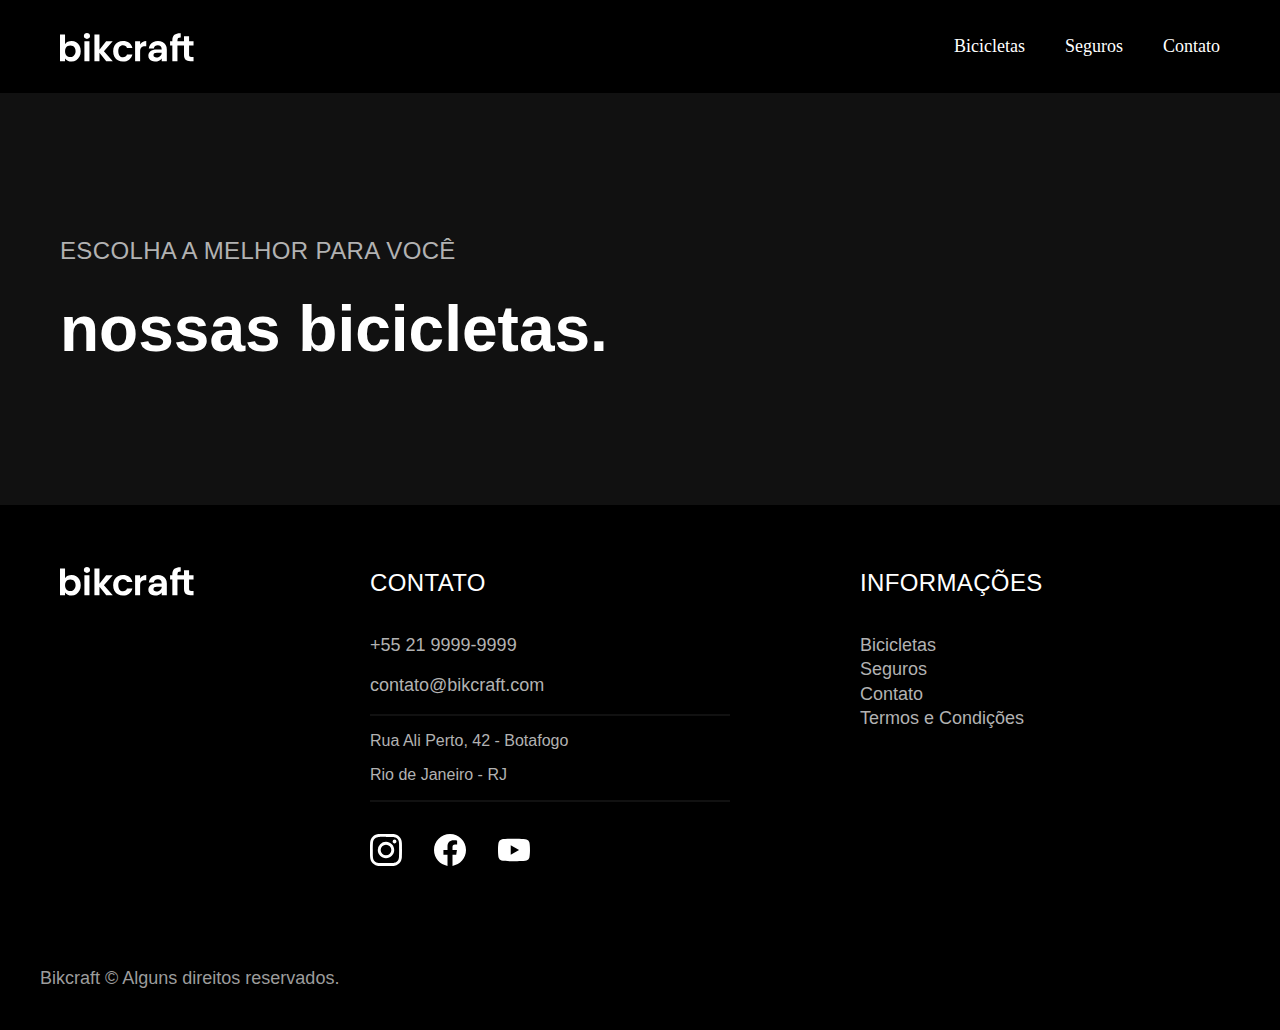
==== bicicletas.html @ 953cb22e "up" ====
<!DOCTYPE html>
<html>

<head>

  <!-- <link rel="preconnect" href="https://fonts.googleapis.com">
 <link rel="preconnect" href="https://fonts.gstatic.com" crossorigin>
 <link href="https://fonts.googleapis.com/css2?family=Poppins:wght@400;600&family=Roboto:wght@400;500&display=swap" rel="stylesheet">  -->
  <meta charset="UTF-8">
  <meta name="viewport" content="width=device-width, initial-scale=1.0">
  <title> Bicicletas - Bikcraft</title>
  <meta name="Description" content="bicicletas bikcraft">
  <link rel="stylesheet" href="./css/style.css">
</head>

<body>
  <header class="header-bg">
    <div class="header">
      <a href="./"><img src="./img/bikcraft.svg" alt="Bikcraft"></a>

      <nav aria-label="primaria">
        <ul class="header-menu">
          <li><a href="./bicicletas.html">Bicicletas</a></li>
          <li><a href="./seguros.html">Seguros</a></li>
          <li><a href="./contato.html">Contato</a></li>
        </ul>
      </nav>
    </div>
  </header>
  <main>
    <div class="titulo-bg">
      <div class="container termos">
        <p class="font-2-l-b cor-5">escolha a melhor para você</p>
        <h3 class="font-1-xxl cor-0">nossas bicicletas.</h3>
      </div>
    </div>
    

  </main>

  <footer class="final-bg">
    <div class="final container">

      <div class="final-img">
        <img src="/img/bikcraft.svg" alt="bik">
      </div>

      <div class="final-contato">
        <h3 class="font-2-l-b cor-0">Contato</h3>
        <ul class="cor-5">
          <li><a class=" font-2-m cor-5" href="tel:+55 21 9999-9999">+55 21 9999-9999</a></li>
          <li><a class=" font-2-m cor-5" href="mailto:contato@bikcraft.com">contato@bikcraft.com</a></li>
          <li>Rua Ali Perto, 42 - Botafogo</li>
          <li>Rio de Janeiro - RJ</li>
        </ul>

        <div class="final-redes">
          <a href=""><img src="/img/redes/instagram.svg" alt=""></a>
          <a href=""><img src="/img/redes/facebook.svg" alt=""></a>
          <a href=""><img src="/img/redes/youtube.svg" alt=""></a>
        </div>
      </div>
      <div class="info">
        <h3 class="font-2-l-b cor-0">INFORMAÇÕES</h3>
        <ul>
          <li><a class=" font-2-m  cor-5" href="./bicicletas.html">Bicicletas</a></li>
          <li><a class=" font-2-m cor-5" href="./seguros.html">Seguros</a></li>
          <li><a class="font-2-m cor-5" href="./contato.html">Contato</a></li>
          <li><a class="font-2-m cor-5" href="./termos.html">Termos e Condições</a></li>
        </ul>
      </div>
    </div>
    <p class=" final-copy font-2-m cor-6">Bikcraft © Alguns direitos reservados.</p>
  </footer>

</body>

</html>
---- css/style.css ----
@import '/global/header.css';
@import './introducao.css';
@import '/global/global.css';
@import '/utilidades/compenentes.css';
@import '/utilidades/cores.css';
@import '/css/bicicletas/bicicletas-lista.css';
@import '/css/tecnologia.css';
@import '/global/tipografia.css';
@import '/css/parceiros.css';
@import '/global/footer.css';
@import '/css/depoimento.css';
@import '/css/seguro/seguros.css';
@import '/css/termos/termos.css';
@import '/css/bicicletas/bicicletas.css';
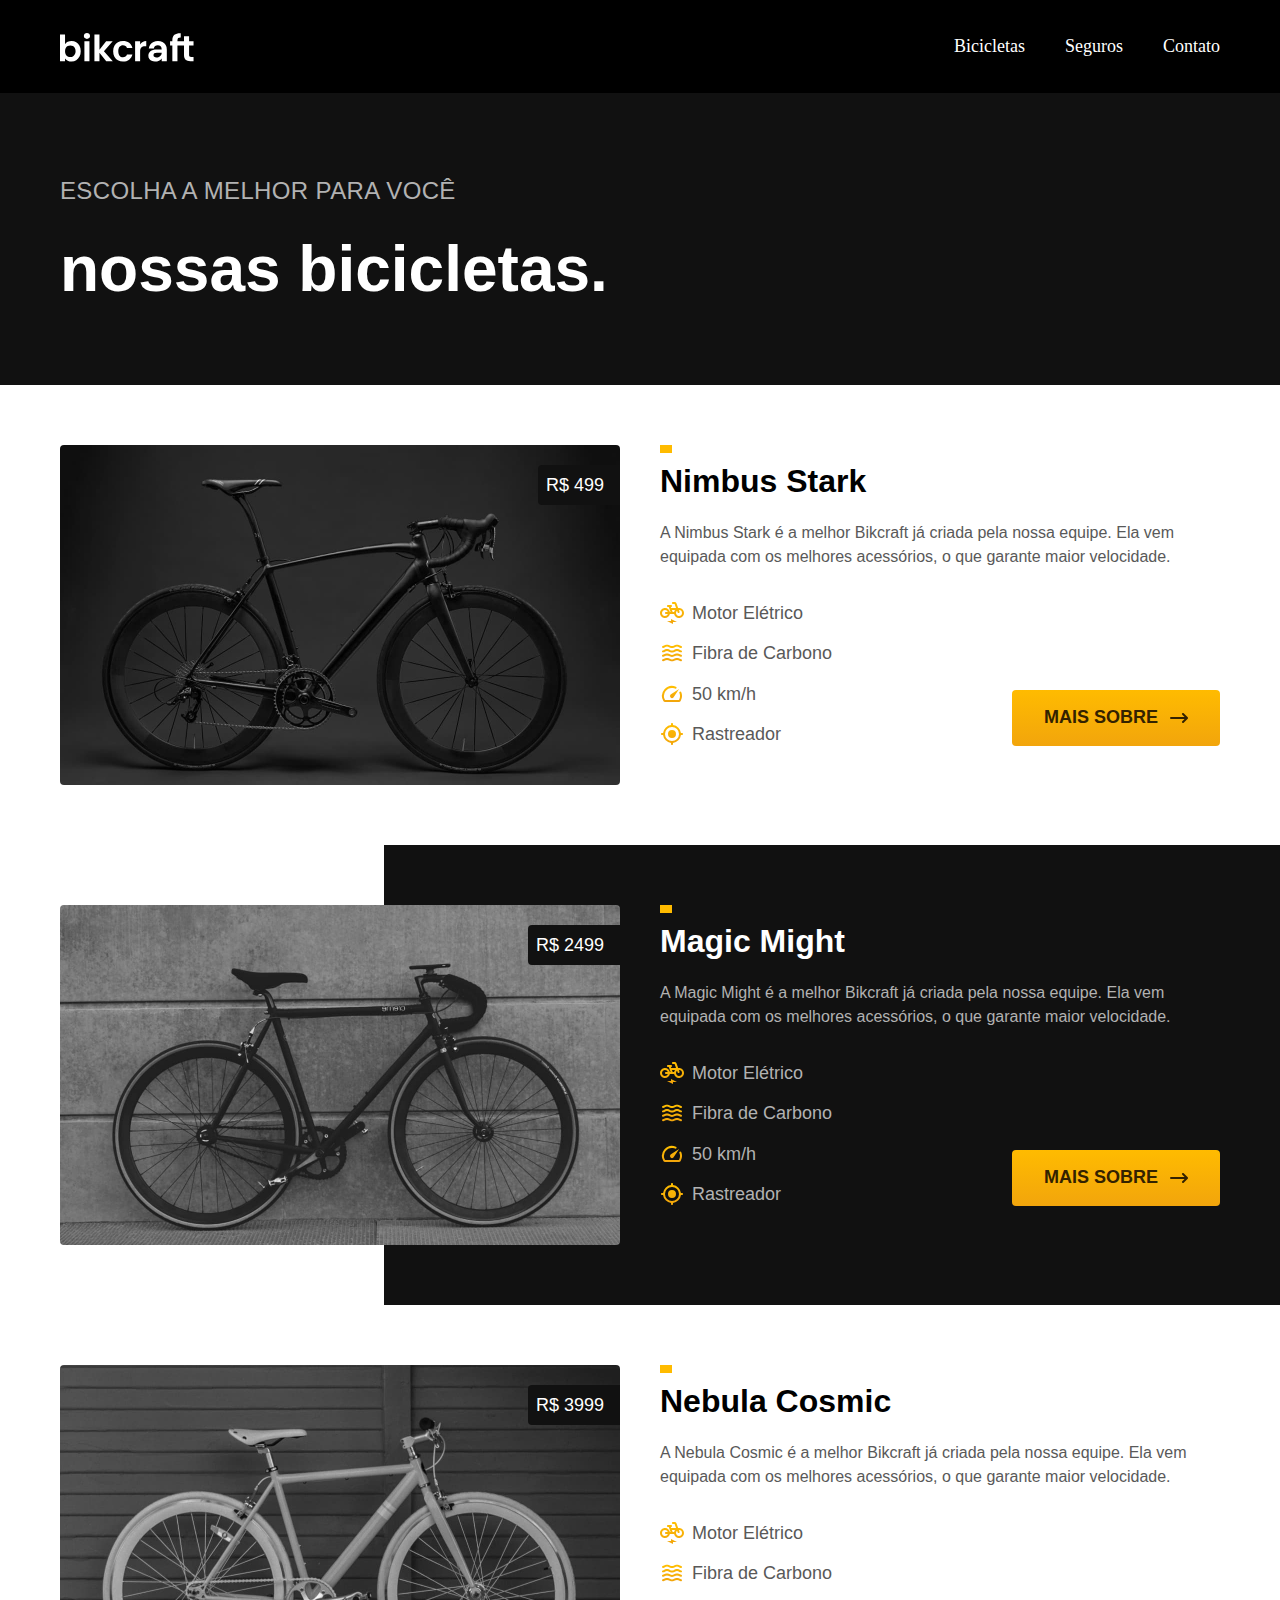
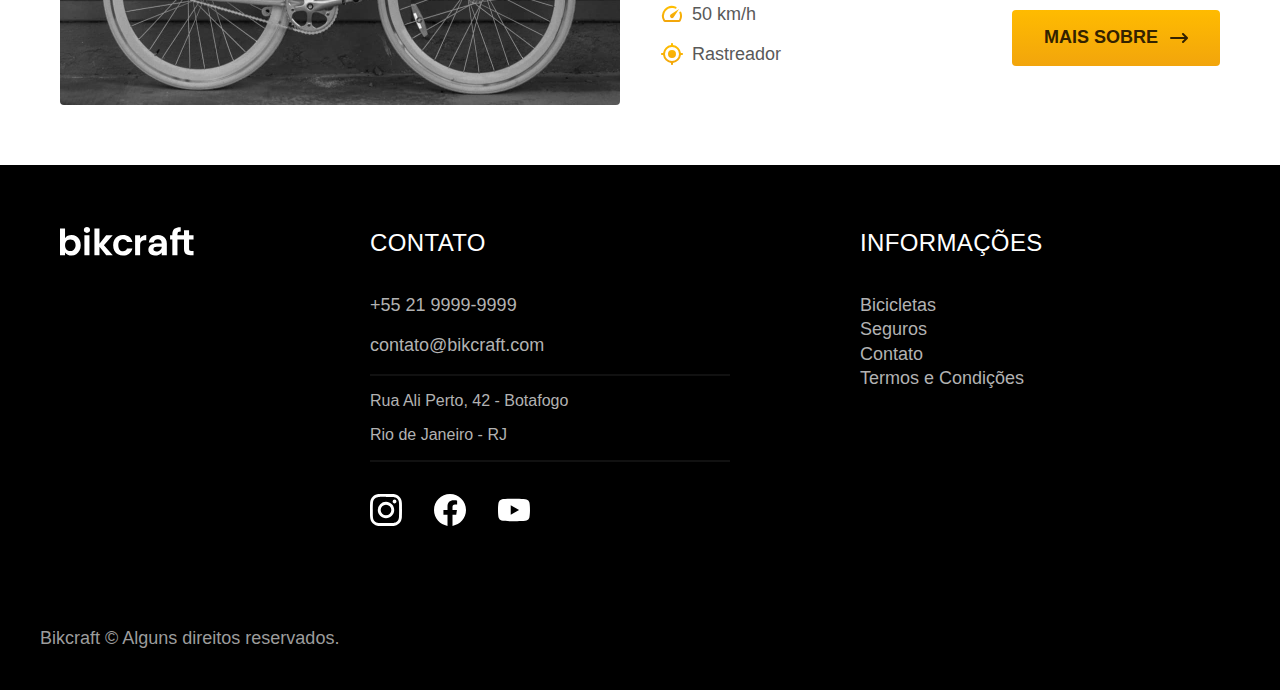
==== commit da77f12b: "up" ====
--- a/bicicletas.html
+++ b/bicicletas.html
@@ -34,7 +34,87 @@
         <h3 class="font-1-xxl cor-0">nossas bicicletas.</h3>
       </div>
     </div>
-    
+    <div class="bicicletas-bg">
+      <div class="bicicletas container">
+        <div class="bicicletas-imagem">
+          <img src="./img/bicicletas/nimbus.jpg" alt="">
+          <span class="font-2-m cor-0">R$ 499</span>
+        </div>
+        <div class="bicicletas-conteudo">
+          <h3 class="font-1-xl">Nimbus Stark</h3>
+          <p class="font-2-s cor-8">A Nimbus Stark é a melhor Bikcraft já criada pela nossa equipe. Ela vem equipada com os melhores acessórios, o que garante maior velocidade.</p>
+          <ul class="font-1-m cor-8">
+            <li><img src="/img/icones/eletrica.svg" alt="">
+              Motor Elétrico
+            </li>
+            <li><img src="/img/icones/carbono.svg" alt="">
+              Fibra de Carbono
+            </li>
+            <li><img src="/img/icones/velocidade.svg" alt="">
+              50 km/h
+            </li>
+            <li><img src="/img/icones/rastreador.svg" alt="">
+              Rastreador
+            </li>
+          </ul>
+          <a class="botao seta" href="./bicicletas/nimbus.html">MAIS SOBRE</a>
+        </div>
+      </div>
+    </div>
+    <div class="bicicletas-bg">
+      <div class="bicicletas container">
+        <div class="bicicletas-imagem">
+          <img src="./img/bicicletas/magic.jpg" alt="">
+          <span class="font-2-m cor-0">R$ 2499</span>
+        </div>
+        <div class="bicicletas-conteudo">
+          <h3 class="font-1-xl cor-0">Magic Might</h3>
+          <p class="font-2-s cor-5">A Magic Might é a melhor Bikcraft já criada pela nossa equipe. Ela vem equipada com os melhores acessórios, o que garante maior velocidade.</p>
+          <ul class="font-1-m cor-5">
+            <li><img src="/img/icones/eletrica.svg" alt="">
+              Motor Elétrico
+            </li>
+            <li><img src="/img/icones/carbono.svg" alt="">
+              Fibra de Carbono
+            </li>
+            <li><img src="/img/icones/velocidade.svg" alt="">
+              50 km/h
+            </li>
+            <li><img src="/img/icones/rastreador.svg" alt="">
+              Rastreador
+            </li>
+          </ul>
+          <a class="botao seta" href="./bicicletas/magic.html">MAIS SOBRE</a>
+        </div>
+      </div>
+    </div>
+    <div class="bicicletas-bg">
+      <div class="bicicletas container">
+        <div class="bicicletas-imagem">
+          <img src="./img/bicicletas/nebula.jpg" alt="">
+          <span class="font-2-m cor-0">R$ 3999</span>
+        </div>
+        <div class="bicicletas-conteudo">
+          <h3 class="font-1-xl">Nebula Cosmic</h3>
+          <p class="font-2-s cor-8">A Nebula Cosmic é a melhor Bikcraft já criada pela nossa equipe. Ela vem equipada com os melhores acessórios, o que garante maior velocidade.</p>
+          <ul class="font-1-m cor-8">
+            <li><img src="/img/icones/eletrica.svg" alt="">
+              Motor Elétrico
+            </li>
+            <li><img src="/img/icones/carbono.svg" alt="">
+              Fibra de Carbono
+            </li>
+            <li><img src="/img/icones/velocidade.svg" alt="">
+              50 km/h
+            </li>
+            <li><img src="/img/icones/rastreador.svg" alt="">
+              Rastreador
+            </li>
+          </ul>
+          <a class="botao seta" href="./bicicletas/nebula.html">MAIS SOBRE</a>
+        </div>
+      </div>
+    </div>
 
   </main>
 
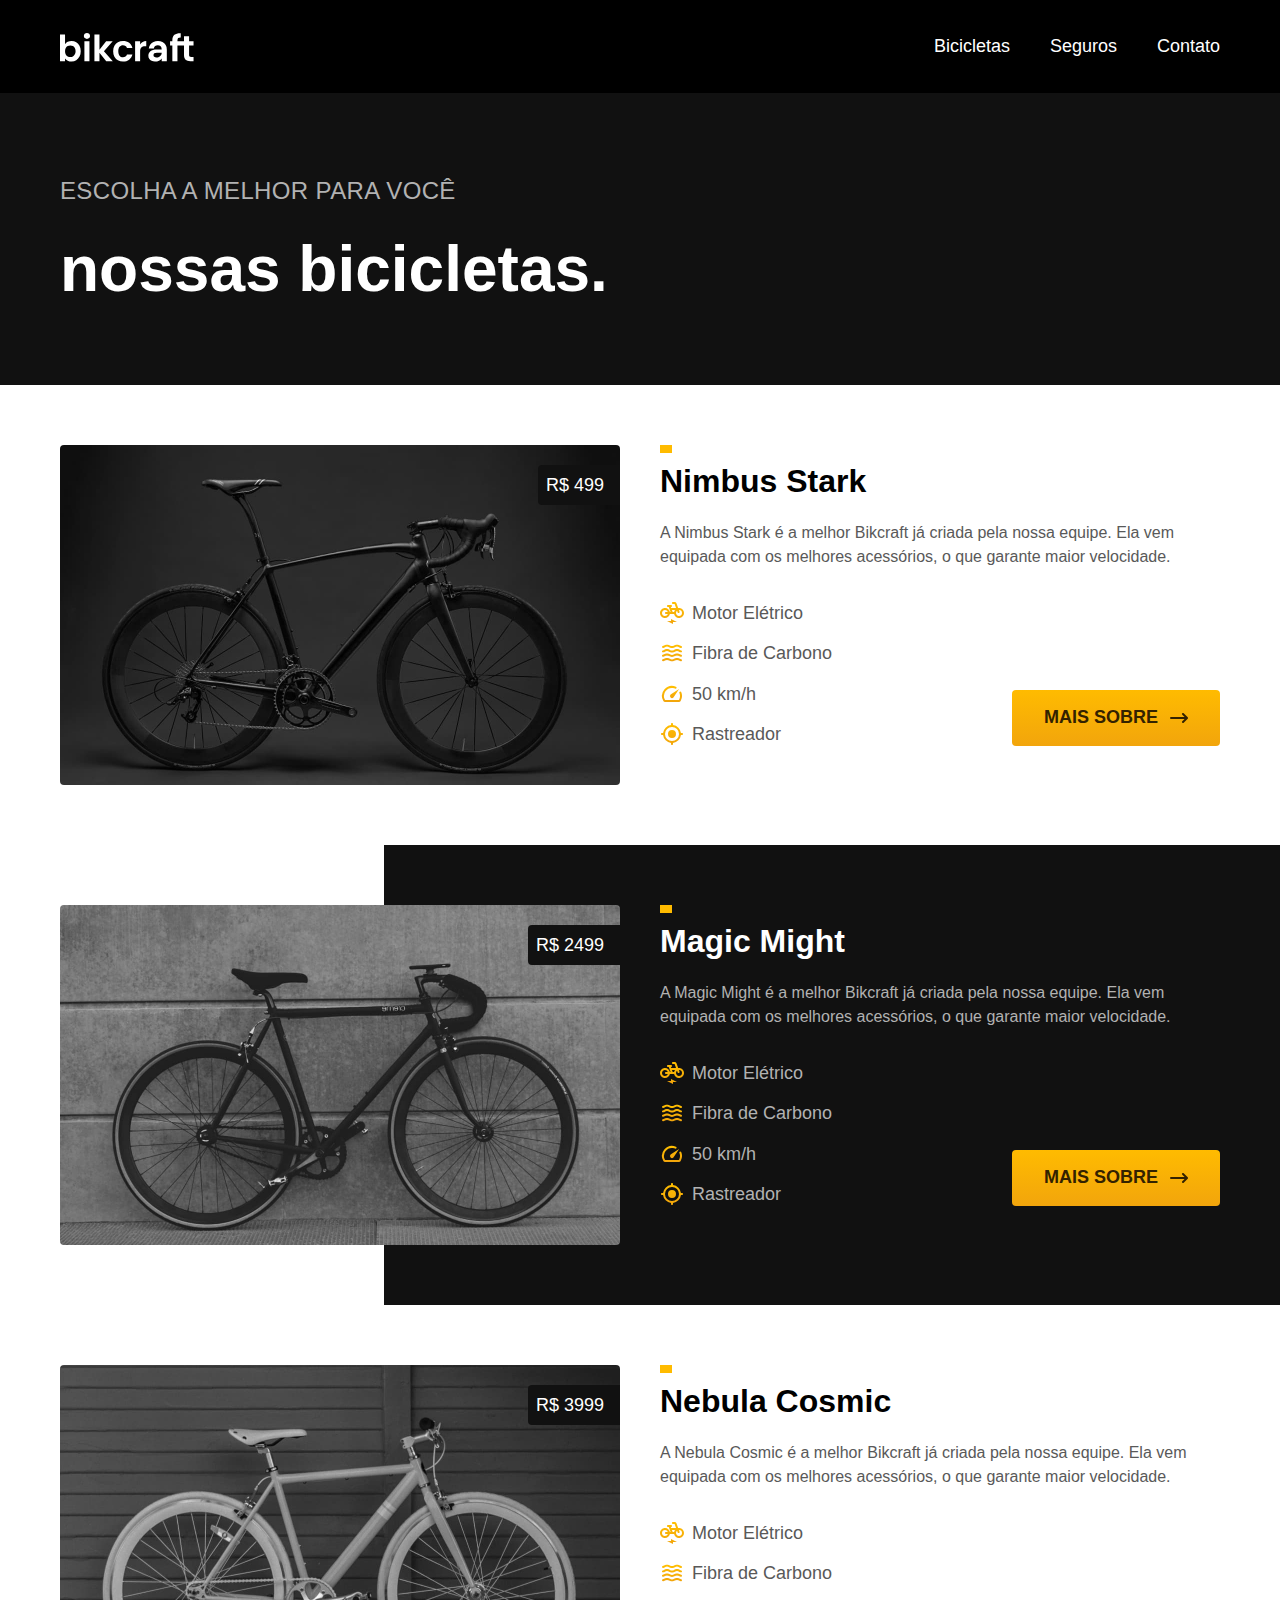
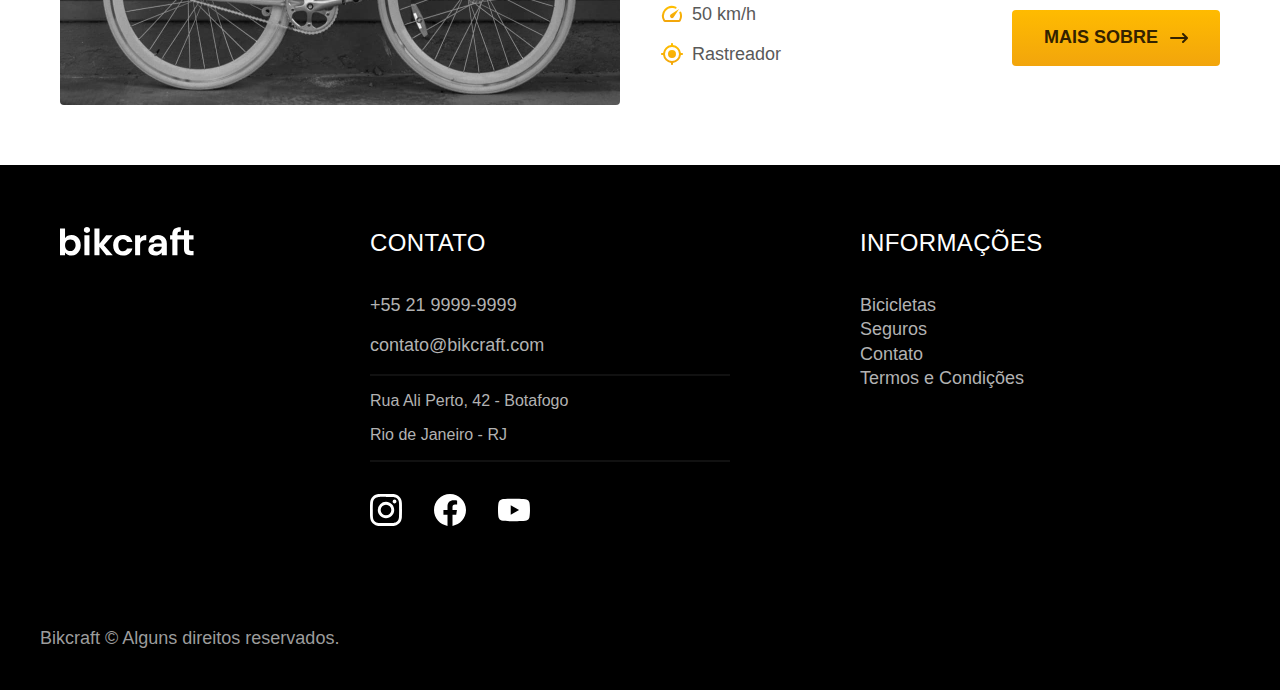
==== commit 4d3d95df: "upgradd" ====
--- a/bicicletas.html
+++ b/bicicletas.html
@@ -10,6 +10,7 @@
   <meta name="viewport" content="width=device-width, initial-scale=1.0">
   <title> Bicicletas - Bikcraft</title>
   <meta name="Description" content="bicicletas bikcraft">
+  <link rel="preload" href="./css/style.css" as="style">
   <link rel="stylesheet" href="./css/style.css">
 </head>
 
--- a/css/style.css
+++ b/css/style.css
@@ -11,4 +11,12 @@
 @import '/css/depoimento.css';
 @import '/css/seguro/seguros.css';
 @import '/css/termos/termos.css';
-@import '/css/bicicletas/bicicletas.css';+@import '/css/bicicletas/bicicletas.css';
+@import '/css/seguro/vantagens.css';
+@import '/css/seguro/Perguntas.css';
+@import '/css/bicicleta/bicicleta.css';
+@import '/css/bicicleta/seguro.css';
+@import '/css/contato/contato.css';
+@import '/css/contato/loja.css';
+@import '/utilidades/formulario.css';
+@import '/css/orcamento/orcamento.css';--- a/css/style.css
+++ b/css/style.css
@@ -11,4 +11,12 @@
 @import '/css/depoimento.css';
 @import '/css/seguro/seguros.css';
 @import '/css/termos/termos.css';
-@import '/css/bicicletas/bicicletas.css';+@import '/css/bicicletas/bicicletas.css';
+@import '/css/seguro/vantagens.css';
+@import '/css/seguro/Perguntas.css';
+@import '/css/bicicleta/bicicleta.css';
+@import '/css/bicicleta/seguro.css';
+@import '/css/contato/contato.css';
+@import '/css/contato/loja.css';
+@import '/utilidades/formulario.css';
+@import '/css/orcamento/orcamento.css';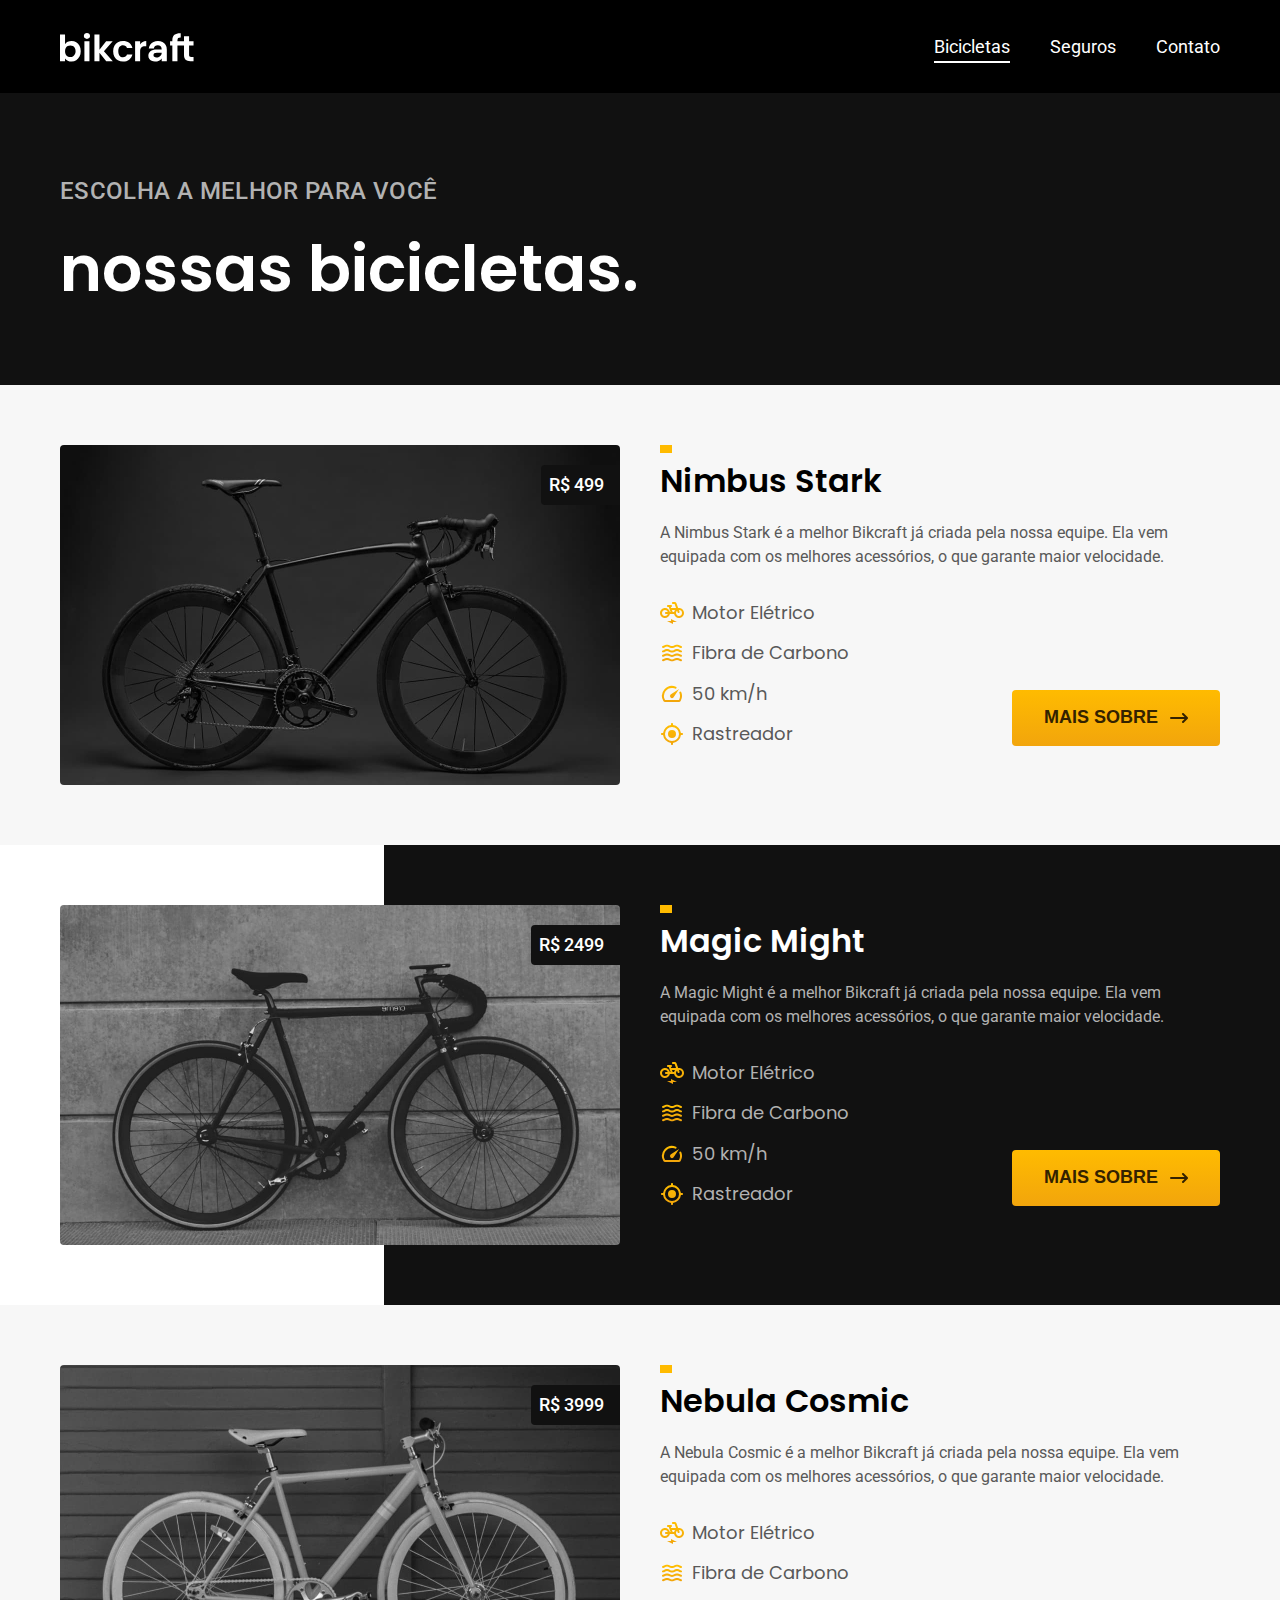
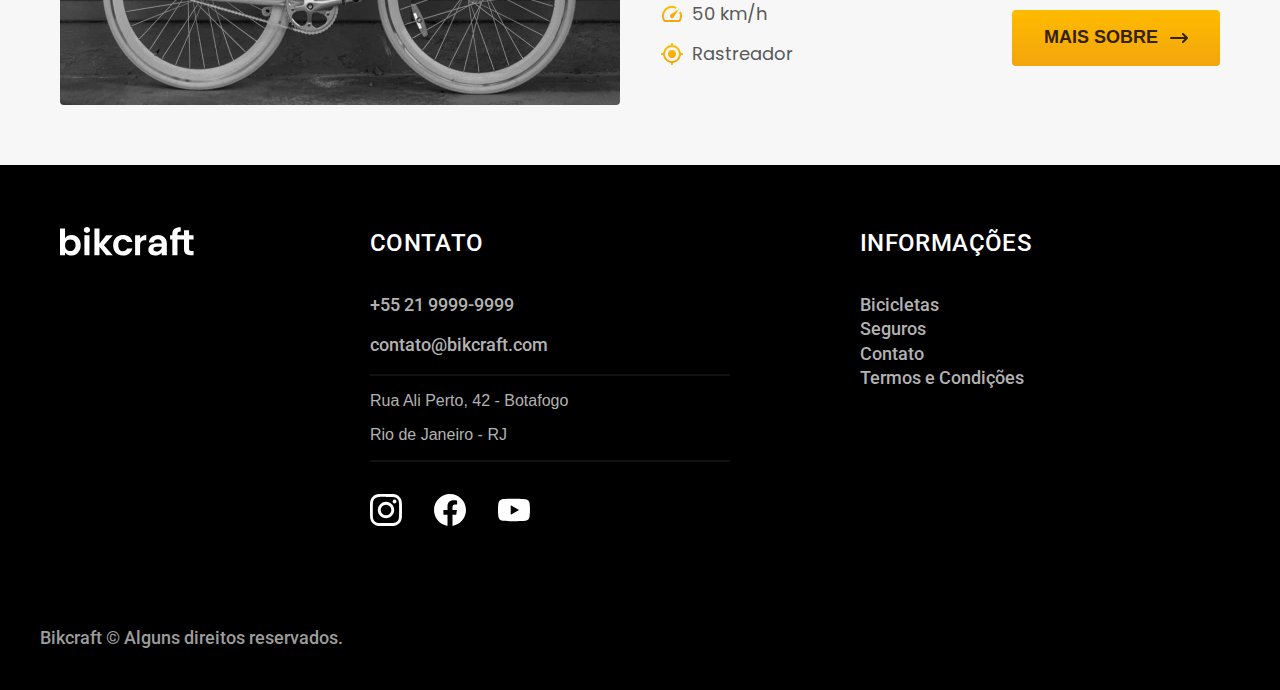
==== commit 3b379df7: "otimizado" ====
--- a/bicicletas.html
+++ b/bicicletas.html
@@ -10,8 +10,12 @@
   <meta name="viewport" content="width=device-width, initial-scale=1.0">
   <title> Bicicletas - Bikcraft</title>
   <meta name="Description" content="bicicletas bikcraft">
-  <link rel="preload" href="./css/style.css" as="style">
-  <link rel="stylesheet" href="./css/style.css">
+  <link rel="icon" href="./favicon.svg" type="image/svg+xml">
+  <link rel="preload" href="./css/style.min.css" as="style">
+  <link rel="stylesheet" href="./css/style.min.css">
+  <link rel="preconnect" href="https://fonts.googleapis.com">
+  <link rel="preconnect" href="https://fonts.gstatic.com" crossorigin>
+  <link href="https://fonts.googleapis.com/css2?family=Poppins:wght@400;600&family=Roboto:wght@400;500&display=swap" rel="stylesheet">
 </head>
 
 <body>
@@ -154,6 +158,7 @@
     <p class=" final-copy font-2-m cor-6">Bikcraft © Alguns direitos reservados.</p>
   </footer>
 
+  <script src="./js/script.js"></script>
 </body>
 
 </html>--- a/css/style.min.css
+++ b/css/style.min.css
@@ -0,0 +1 @@
+.header-bg{background:#000}.header{display:flex;flex-wrap:wrap;gap:20px;justify-content:space-between;align-items:center;padding:20px;box-sizing:border-box;max-width:1200px;margin-right:auto;margin-left:auto}.header-menu{display:flex;flex-wrap:wrap;gap:40px}.header-menu a{display:inline-block;color:#fff;font-size:18px;padding:16px 0;position:relative;font-family:Roboto,Arial,Helvetica,sans-serif;font-weight:400}.header-menu a::after{content:'';display:block;height:2px;width:0%;background:#fff;margin-top:4px;transition:.3s;position:absolute}.header-menu :hover::after,.header-menu a.ativo::after{width:100%}@media (max-width:800px){.header-menu{gap:10px}.header-menu a{background:#111;padding:12px 16px;border-radius:4px}.header-menu a:hover{background:#2e2e2e;border-radius:4px}.header-menu a::after{display:none}}@media (max-width:500px){.header-menu{gap:12px}.header-menu a{padding:8px 12px;font-size:14px}}.introducao-bg{background:#000;box-shadow:inset 0 -120px 0 #fff}.introducao{margin-right:auto;margin-left:auto;align-items:center;gap:0 40px;max-width:1200px;display:grid;grid-template-columns:1fr 1fr;box-sizing:border-box;padding-left:20px;padding-right:20px}img{max-width:100%;display:block}.introducao h1{color:#fff;margin-bottom:32px}.introducao h1 span{color:#fb0}.introducao p{margin-bottom:20px;color:#b2b2b2}.introducao-texto{display:grid;justify-items:start;margin-bottom:150px}.introducao img{width:100%;object-fit:cover;height:100%}@media (max-width:800px){.introducao-bg{background:#111;padding-top:40px;box-shadow:inset 0 -60px #fff}.introducao-texto{margin-bottom:10px}.introducao{grid-template-columns:1fr}.introducao h1{margin-bottom:16px;font-size:32px}.introducao img{height:300px;width:100%}}body{margin:0;font-family:Arial,Helvetica,sans-serif}li{list-style:none;margin:0;padding:0}ul{margin:0;padding:0}a{text-decoration:none;color:#111}dd,h1,h2,h3,h4,p,ul{margin:0}img{display:block}img[src$=".jpg"]{border-radius:4px}.container{padding-left:20px;padding-right:20px;box-sizing:border-box;max-width:1200px;margin-left:auto;margin-right:auto}.botao.secundario{background:var(--cor-10);color:var(--cor-2)}.botao.secundario:hover{background:var(--cor-9)}.botao.seta::after{content:'';display:inline-block;width:18px;height:10px;margin-left:12px;background:url('../img/icones/seta.svg');transition:transform .2s}.botao.seta:hover::after{transform:translateX(4px)}.botao{border:none;cursor:pointer;display:inline-block;font-size:18px;line-height:1.33;color:#320;background:linear-gradient(#fb0,#f2a50c);padding:16px 32px;border-radius:4px;font-family:Arial;font-weight:600;max-width:max-content}.botao:hover{background:linear-gradient(#ffb60d,#e59317)}.titulo-bg{padding-top:60px;padding-bottom:60px;background:var(--cor-11)}.titulo p{margin-bottom:4px}@media (max-width:800px){.titulo-bg{padding-top:40px;padding-bottom:40px}.titulo p{font-size:1rem;text-transform:lowercase}}:root{--cor-0:#ffffff;--cor-1:#f7f7f7;--cor-2:#ededed;--cor-3:#dedede;--cor-4:#cccccc;--cor-5:#b2b2b2;--cor-6:#9c9c9c;--cor-7:#717171;--cor-8:#595959;--cor-9:#404040;--cor-10:#2e2e2e;--cor-11:#111111;--cor-12:#000000;--cor-p1:#ffbb00;--cor-p2:#e4a30b;--cor-p3:#a66f00;--cor-p4:#664400;--cor-p5:#332200}.cor-0{color:#fff}.cor-5{color:#b2b2b2}.cor-1{color:var(--cor-1)}.cor-2{color:var(--cor-2)}.cor-3{color:var(--cor-3)}.cor-4{color:var(--cor-4)}.cor-5{color:var(--cor-5)}.cor-6{color:var(--cor-6)}.cor-7{color:var(--cor-7)}.cor-8{color:var(--cor-8)}.cor-9{color:var(--cor-9)}.cor-10{color:var(--cor-10)}.cor-11{color:var(--cor-11)}.cor-12{color:var(--cor-12)}.cor-p1{color:var(--cor-p1)}.cor-p2{color:var(--cor-p2)}.cor-p3{color:var(--cor-p3)}.cor-p4{color:var(--cor-p4)}.cor-p5{color:var(--cor-p5)}.bicicleta-lista{padding-top:120px;padding-bottom:20px}.bicicleta-lista h2{margin-bottom:40px;padding-left:20px;padding-right:20px;box-sizing:border-box;max-width:1200px;margin-left:auto;margin-right:auto}.bicicleta-lista ul{display:flex;gap:40px;padding:0 20px 20px 20px;max-width:1400px;margin-left:auto;margin-right:auto;overflow-x:auto}.bicicleta-lista li span{padding-left:20px}.bicicleta-lista li{min-width:280px}.bicicleta-lista a{display:block}.bicicleta-lista img{margin-bottom:16px}.bicicleta-lista h3{margin-bottom:8px;display:flex;align-items:center}.bicicleta-lista h3::before{display:inline-block;margin-right:8px;content:"";width:12px;height:8px;background-color:var(--cor-p1);transition:.2s}.bicicleta-lista a:hover h3::before{width:24px}@media (max-width:800px){.bicicleta-lista{padding-bottom:60px}.bicicleta-lista ul{gap:20px}}.tecnologia-bg{box-shadow:inset 0 -80px 0 #fff,inset 0 80px 0 #fff;background:#111}.tecnologia{display:grid;grid-template-columns:1fr 1fr}.tecnologia-vantagens{display:grid;grid-template-columns:1fr 1fr;gap:40px}.tecnologia-vantagens h4{max-width:max-content;margin-bottom:8px}.tecnologia-vantagens img{width:24px;margin-bottom:8px}.tecnologia-textos a{color:var(--cor-p2);padding:5px 0;background:0 0;border-bottom:8px solid var(--cor-p2);margin-bottom:80px}.tecnologia-textos a:hover{color:var(--cor-0);padding:5px 0;background:0 0;border-bottom:8px solid var(--cor-0)}.tecnologia-textos h3{margin-bottom:32px;color:var(--cor-0)}.tecnologia-textos>span{margin-bottom:20px}.tecnologia-textos p{color:var(--cor-5)}.tecnologia-textos>p{margin-bottom:20px}.tecnologia-textos{display:grid;justify-items:start}.tecnologia-textos span{color:var(--cor-5);padding-top:140px}.tecnologia-imagem img{width:100%;height:100%;object-fit:cover;object-position:left}.tecnologia-textos{padding-top:40px;padding-bottom:160px}@media (max-width:800px){.tecnologia-imagem img{display:none}.tecnologia-bg{box-shadow:initial}.tecnologia{grid-template-columns:1fr}.tecnologia-vantagens{grid-template-columns:1fr}.tecnologia-textos a{margin-bottom:40px}.tecnologia-textos{padding-bottom:40px}.tecnologia-textos>span{padding-top:40px}}.font-1-xs{font:600 0.75rem/1.35 Poppins,sans-serif}.font-2-xs{font:400 0.875rem/1.43 Roboto,sans-serif}.font-1-s{font:400 1rem/1.5 Poppins,sans-serif}.font-2-s{font:400 1rem/1.5 Roboto,sans-serif}.font-1-m,.font-1-m-b{font:400 1.125rem/1.35 Poppins,sans-serif}.font-1-m-b{font-weight:600}.font-2-m{font:500 1.125rem/1.35 Roboto,sans-serif}.font-1-l{font:500 1.125rem/1.35 Poppins,sans-serif}.font-2-l,.font-2-l-b{font:400 1.5rem/1.5 Roboto,sans-serif}.font-2-l-b{font-weight:500;letter-spacing:.015em;text-transform:uppercase}.font-1-xl{font:600 2rem/1.25 Poppins,sans-serif}.font-2-xxl{font:500 2rem/1.25 Roboto,sans-serif}.font-1-xxl{font:600 4rem/1.125 Poppins,sans-serif}@media (max-width:1200px){.font-1-xxl{font-size:3rem}.font-2-l,.font-2-l-b{font-size:1.125rem}}@media (max-width:800px){.font-1-xxl{font-size:2rem}.font-1-xl,.font-2-xl{font-size:1.5rem}}.parceiros{padding-top:60px;padding-bottom:120px}.parceiros-lista{padding:0 20px;max-width:1400px;display:grid;grid-template-columns:repeat(4,1fr);margin:0 auto}.parceiros h3{margin-bottom:60px}.parceiros-lista li{display:flex;padding:32px}.parceiros-lista img{margin:auto}@media (max-width:800px){.parceiros{padding-bottom:60px}.parceiros h3{margin-bottom:20px}.parceiros-lista{grid-template-columns:1fr 1fr}.parceiros-lista li{padding:24px}}.final-bg{background:var(--cor-12)}.final{padding-top:60px;display:grid;gap:40px;grid-template-columns:3fr 5fr 4fr;padding-bottom:60px}.final h3{margin-bottom:32px}.final-contato ul{margin-bottom:32px}.final-contato li{margin-bottom:16px}.final-contato li:nth-child(2n):after{content:'';display:block;max-width:360px;height:2px;background:var(--cor-11);margin-top:16px}.final-redes{display:flex;gap:32px}.final a:hover{color:var(--cor-0)}.final-copy{grid-column:1/-1;padding:40px}@media (max-width:800px){.final>img{display:none}.final{grid-template-columns:1fr 1fr}@media (max-width:600px){.final>img{display:none}.final{grid-template-columns:1fr}.final-copy{padding:0;padding-bottom:20px}}}.depoimento{display:grid;grid-template-columns:1fr 1fr}.depoimento-frase{display:grid;padding:60px;background:var(--cor-p2);align-content:end}.depoimento-frase p{max-width:32ch;margin-bottom:32px;font-style:italic;position:relative}.depoimento img{height:100%;object-fit:cover;width:100%;border-radius:0}.depoimento p::before{content:'"';font-size:5rem;color:var(--cor-p1);position:absolute;left:-50px;top:-30px}.depoimento p::after{content:'"';font-size:5rem;color:var(--cor-p1);position:absolute}@media (max-width:800px){.depoimento{grid-template-columns:1fr}.depoimento-frase p{font-size:1.2rem}}.seguros-bg{background:var(--cor-11)}#seguros .seguros{padding-top:0}.seguros{padding-top:60px;padding-bottom:60px;align-items:center}.seguros h3{padding-bottom:40px}.seguros-info{display:grid;grid-template-columns:1fr 1fr;gap:0 40px}.seguros-items{border-radius:4px;background:var(--cor-12);padding:32px 32px 32px 60px;border-radius:4px;margin:auto;display:grid;grid-template-columns:1fr auto}.seguros-items a{grid-column:1;justify-content:start}.seguros-items span{grid-template-columns:1fr 1fr;display:block;text-align:right}.seguros-items h4{padding-bottom:32px}.seguros-items li{display:flex;align-items:center;padding-bottom:10px;position:relative}.seguros-items li::before{content:'';display:block;width:13px;height:9px;background-image:url('../img/icones/lista.svg');position:absolute;left:-21px}@media (max-width:800px){.seguros-info{grid-template-columns:1fr;gap:20px 0}}.termos{padding-top:20px;padding-bottom:20px}.termos h2{font-weight:600;margin-bottom:20px}.termos p+h2{margin-top:40px}.termos p{margin-bottom:24px;max-width:75ch}.bicicletas-bg:nth-child(3){background:linear-gradient(to right,var(--cor-0) 30%,var(--cor-11) 0)}.bicicletas{display:grid;grid-template-columns:1fr 1fr;gap:40px;padding-top:60px;padding-bottom:60px}.bicicletas-imagem{display:grid}.bicicletas-imagem img{grid-area:1/1}.bicicletas-imagem span{margin-top:20px;place-self:start end;display:inline-block;grid-area:1/1;background:var(--cor-11);padding:8px 16px 8px 8px;border-radius:4px 0 0 4px}.bicicletas-conteudo{display:grid;grid-template-columns:1fr auto;align-content:start}.bicicletas h3,.bicicletas p{grid-column:1/-1}.bicicletas h3{margin-bottom:20px}.bicicletas h3::before{display:block;content:'';background:var(--cor-p1);height:8px;width:12px;margin-bottom:8px}.bicicletas p{margin-bottom:32px}.bicicletas a{place-self:end}.bicicletas ul{display:grid;gap:16px}.bicicletas li{display:flex;align-items:center}.bicicletas-conteudo img{width:24px;margin-right:8px}@media (max-width:800px){.bicicletas-bg:nth-child(3){background:var(--cor-11)}.bicicletas{grid-template-columns:1fr;gap:20px;padding-top:40px;padding-bottom:40px}}@media (max-width:600px){.bicicletas-conteudo{grid-template-columns:1fr}.bicicletas ul{grid-template-columns:1fr 1fr}.bicicletas a{place-self:start;margin-top:32px}}.vantagens-bg{background:var(--cor-12)}.vantagens{padding-top:120px;padding-bottom:120px}.vantagens h3{padding-bottom:60px}.vantagens ul{display:grid;grid-template-columns:repeat(auto-fit,minmax(280px,max-content));gap:40px 80px}.vantagens h4,.vantagens img{margin-bottom:8px}@media (max-width:800px){.vantagens{padding-bottom:60px;padding-top:60px}.vantagens h3{margin-bottom:40px}.vantagens ul{gap:20px}}.perguntas{padding-bottom:120px;padding-top:120px}.perguntas h3{padding-bottom:60px}.perguntas button{display:grid;grid-template-columns:auto 1fr auto;align-items:center;gap:8px;cursor:pointer;border:none;background:0 0;width:100%;text-align:left}.perguntas dd{display:none}.perguntas dd.ativa{display:block}.perguntas dd{padding-left:20px;padding-top:16px}.perguntas dl>div{padding:20px;border-radius:4px}.perguntas dl>div:nth-child(odd){background:var(--cor-1)}.perguntas button::before{content:'';display:inline-block;width:12px;height:8px;background:var(--cor-p1)}.perguntas button::after{content:'';display:inline-block;width:14px;height:6px;background:url('../img/icones/seta-abrir.svg')}@media (max-width:800px){.perguntas{padding-bottom:60px;padding-top:60px}.perguntas h3{padding-bottom:40px}}.bicicleta{display:grid;grid-template-columns:1fr 1fr;gap:40px}.bicicleta-imagens{display:flex;flex-wrap:wrap;gap:20px}.bicicleta-imagens img{min-width:200px;flex:1}.bicicleta-imagens img:first-child{min-width:100%}.bicicleta p{margin-bottom:40px}.bicicleta-comprar{display:grid;grid-template-columns:max-content auto;align-items:center;justify-items:start;gap:8px 12px;margin-bottom:40px}.bicicleta-comprar a{grid-row:span 2}.bicicleta-comprar span{display:flex;align-items:center;background:var(--cor-12);padding:4px 8px;gap:8px}.bicicleta-ficha,.bicicleta-info{background:var(--cor-12);padding:20px;border-radius:4px}.bicicleta-info{margin-bottom:32px;display:grid;grid-template-columns:1fr 1fr}.bicicleta-conteudo h3{margin-bottom:20px}.bicicleta-ficha li{display:flex;justify-content:space-between;padding:4px 0;border-bottom:1px solid var(--cor-11)}@media(max-width:800px){.bicicleta{grid-template-columns:1fr}.bicicleta-imagens{grid-row:2}}@media(max-width:400px){.bicicleta-info{grid-template-columns:1fr}.bicicleta-comprar{grid-template-columns:1fr}}.seguro-bg{box-shadow:inset 0 120px var(--cor-0),inset 0 -120px var(--cor-12);background:var(--cor-11)}.seguro{display:grid;grid-template-columns:1fr 1fr;gap:40px}.seguro-conteudo{padding-bottom:180px;padding-top:180px}.seguro h3{margin-bottom:40px}.seguro p{margin-bottom:20px}.seguro img{width:100%;height:100%;object-fit:cover}@media (max-width:800px){.seguro{grid-template-columns:1fr}.seguro h3{margin-bottom:20px}.seguro-conteudo{grid-row:1;padding-bottom:40px;padding-top:60px}.seguro-bg{box-shadow:none;box-shadow:inset 0 -60px var(--cor-12)}}.contato-bg{background:linear-gradient(var(--cor-11) 250px,var(--cor-1) 0)}.contato{display:grid;grid-template-columns:5fr 7fr}.contato-dados,.contato-formulario{padding:60px;box-shadow:0 1px 2px 0 rgb(0,0,0,.1)}.contato-dados{background:var(--cor-12);border-radius:4px 0 0 4px}.contato-dados h3{margin-bottom:60px}.contato-dados p{padding-left:28px;margin:5px}.contato-dados a{display:block;padding-left:28px;width:max-content;color:var(--cor-0)}.contato-meios a:last-child{background:url("../img/icones/telefone.svg") no-repeat;margin-top:30px}.contato-formulario{border-radius:0 4px 4px 0;background:var(--cor-0)}.contato-endereco{margin-bottom:32px;background:url("../img/icones/local.svg") no-repeat}.contato-redes{display:flex}.contato-meios{padding-bottom:60px;background:url("../img/icones/email.svg") no-repeat}@media (max-width:800px){.contato{grid-template-columns:1fr}.contato-dados,.contato-formulario{padding:20px}.contato-dados{border-radius:4px 4px 0 0}.contato-formulario{border-radius:0 0 4px 4px}.contato-dados h3{margin-bottom:32px}.contato-meios{padding-bottom:32px}}.lojas-conteudo-bg{background:var(--cor-1)}body{background:var(--cor-1)}.lojas{display:grid;grid-template-columns:1fr 1fr;gap:40px}.lojas h2{grid-column:1/-1;margin-top:60px}.lojas-conteudo{display:grid;grid-template-columns:1fr 1fr;padding:40px;gap:8px}.lojas-conteudo h3{grid-column:1/-1;padding-bottom:20px}.lojas-conteudo a{display:block}.lojas .rio,.lojas .sp{display:grid;background:var(--cor-0);margin-bottom:120px;margin-top:80px;border-radius:4px}.lojas .lojas-endereco{border-left:3px solid var(--cor-2);padding-left:5px}.lojas-conteudo .horario{margin-left:40px;position:relative;padding-top:24px}.lojas-conteudo .horario img{position:absolute;left:-18px}@media (max-width:800px){.lojas{grid-template-columns:1fr}}.form{display:grid;grid-template-columns:1fr 1fr;gap:20px}.form label{display:block;font:600 1rem/1.5 Poppins,sans-serif;margin-bottom:4px}.form .col-2{grid-column:span 2}.form input[type=email],.form input[type=text],.form textarea{font:400 1rem/1.5 Roboto,sans-serif;background:var(--cor-1);border:1px solid var(--cor-2);padding:12px;box-sizing:border-box;border-radius:4px;width:100%}.form input[type=email]:focus,.form input[type=text]:focus,.form textarea:focus{border-color:var(--cor-p1);outline:0;background:var(--cor-0);box-shadow:0 0 0 2px #fea}@media (max-width:600px){.form .col-2{grid-column:1}.form{grid-template-columns:1fr}}.orcamento{grid-template-columns:5fr 7fr;padding-bottom:120px;display:grid}.orcamento h2{text-transform:uppercase;display:flex;align-items:center;position:relative}.orcamento h2::before{content:'';width:4px;height:8px;background-color:var(--cor-p1);display:inline-block;position:absolute;left:-12px}.orcamento-dados,.orcamento-produto{padding:60px;box-shadow:0 1px 2px rgb(0,0,.1)}.orcamento-produto{display:grid;grid-template-columns:1fr 1fr;border-radius:5px 0 0 5px;background:var(--cor-12);align-content:start;gap:20px}.orcamento-produto>*{grid-column:1/-1}.orcamento-produto>label{grid-column:initial}.orcamento-produto label{font:400 1rem/1.5 Poppins,sans-serif;color:var(--cor-4);background:var(--cor-10);padding:12px 16px;border-radius:4px;cursor:pointer;display:grid;grid-template-columns:auto 1fr auto;align-items:center}.orcamento-produto label::before{content:'';margin-right:8px;display:inline-block;box-sizing:border-box;width:12px;height:12px;border-radius:50%;border:1px solid var(--cor-6)}.orcamento-produto label:hover{background:var(--cor-9)}.orcamento-produto label span{display:none}.orcamento-conteudo{display:none}.orcamento-conteudo h2,.orcamento-dados h2:nth-of-type(n+2){margin-top:20px}.orcamento-produto input:checked+label span{display:inline-block}.orcamento-produto input{opacity:0;position:absolute;pointer-events:none}.orcamento-produto input:checked+label{color:var(--cor-11);background:var(--cor-0)}.orcamento-dados{border-radius:0 5px 5px 0;background:var(--cor-0)}#bikcraft:checked~#orcamento-bikcraft,#seguro:checked~#orcamento-seguro{display:grid;gap:20px}.orcamento-detalhes{background:var(--cor-0);padding:20px;display:grid;grid-template-columns:1fr 1fr;border-radius:4px;align-items:center;display:none}.orcamento-detalhes li{display:flex;align-items:center;margin-bottom:8px}.orcamento-detalhes li img{width:16px;margin-right:8px}.orcamento-produto input:checked+label+.orcamento-detalhes{display:grid}@media (max-width:1200px){.orcamento-dados,.orcamento-produto{padding:32px}}@media (max-width:800px){.orcamento{grid-template-columns:1fr}.orcamento-dados{border-radius:0 0 5px 5px}.orcamento-produto{border-radius:5px 5px 0 0}}@media (max-width:400px){.orcamento-produto{grid-template-columns:1fr}}.fadeInDown{transform:translate3d(0,-20px,0)}.fadeInUp{transform:translate3d(0,20px,0)}.fadeInRight{transform:translate3d(20px,0,0)}.fadeInLeft{transform:translate3d(-20px,0,0)}[data-anime]{opacity:0}.anime{opacity:1;transform:none;transition:transform .8s,opacity .8s}--- a/css/style.min.css
+++ b/css/style.min.css
@@ -0,0 +1 @@
+.header-bg{background:#000}.header{display:flex;flex-wrap:wrap;gap:20px;justify-content:space-between;align-items:center;padding:20px;box-sizing:border-box;max-width:1200px;margin-right:auto;margin-left:auto}.header-menu{display:flex;flex-wrap:wrap;gap:40px}.header-menu a{display:inline-block;color:#fff;font-size:18px;padding:16px 0;position:relative;font-family:Roboto,Arial,Helvetica,sans-serif;font-weight:400}.header-menu a::after{content:'';display:block;height:2px;width:0%;background:#fff;margin-top:4px;transition:.3s;position:absolute}.header-menu :hover::after,.header-menu a.ativo::after{width:100%}@media (max-width:800px){.header-menu{gap:10px}.header-menu a{background:#111;padding:12px 16px;border-radius:4px}.header-menu a:hover{background:#2e2e2e;border-radius:4px}.header-menu a::after{display:none}}@media (max-width:500px){.header-menu{gap:12px}.header-menu a{padding:8px 12px;font-size:14px}}.introducao-bg{background:#000;box-shadow:inset 0 -120px 0 #fff}.introducao{margin-right:auto;margin-left:auto;align-items:center;gap:0 40px;max-width:1200px;display:grid;grid-template-columns:1fr 1fr;box-sizing:border-box;padding-left:20px;padding-right:20px}img{max-width:100%;display:block}.introducao h1{color:#fff;margin-bottom:32px}.introducao h1 span{color:#fb0}.introducao p{margin-bottom:20px;color:#b2b2b2}.introducao-texto{display:grid;justify-items:start;margin-bottom:150px}.introducao img{width:100%;object-fit:cover;height:100%}@media (max-width:800px){.introducao-bg{background:#111;padding-top:40px;box-shadow:inset 0 -60px #fff}.introducao-texto{margin-bottom:10px}.introducao{grid-template-columns:1fr}.introducao h1{margin-bottom:16px;font-size:32px}.introducao img{height:300px;width:100%}}body{margin:0;font-family:Arial,Helvetica,sans-serif}li{list-style:none;margin:0;padding:0}ul{margin:0;padding:0}a{text-decoration:none;color:#111}dd,h1,h2,h3,h4,p,ul{margin:0}img{display:block}img[src$=".jpg"]{border-radius:4px}.container{padding-left:20px;padding-right:20px;box-sizing:border-box;max-width:1200px;margin-left:auto;margin-right:auto}.botao.secundario{background:var(--cor-10);color:var(--cor-2)}.botao.secundario:hover{background:var(--cor-9)}.botao.seta::after{content:'';display:inline-block;width:18px;height:10px;margin-left:12px;background:url('../img/icones/seta.svg');transition:transform .2s}.botao.seta:hover::after{transform:translateX(4px)}.botao{border:none;cursor:pointer;display:inline-block;font-size:18px;line-height:1.33;color:#320;background:linear-gradient(#fb0,#f2a50c);padding:16px 32px;border-radius:4px;font-family:Arial;font-weight:600;max-width:max-content}.botao:hover{background:linear-gradient(#ffb60d,#e59317)}.titulo-bg{padding-top:60px;padding-bottom:60px;background:var(--cor-11)}.titulo p{margin-bottom:4px}@media (max-width:800px){.titulo-bg{padding-top:40px;padding-bottom:40px}.titulo p{font-size:1rem;text-transform:lowercase}}:root{--cor-0:#ffffff;--cor-1:#f7f7f7;--cor-2:#ededed;--cor-3:#dedede;--cor-4:#cccccc;--cor-5:#b2b2b2;--cor-6:#9c9c9c;--cor-7:#717171;--cor-8:#595959;--cor-9:#404040;--cor-10:#2e2e2e;--cor-11:#111111;--cor-12:#000000;--cor-p1:#ffbb00;--cor-p2:#e4a30b;--cor-p3:#a66f00;--cor-p4:#664400;--cor-p5:#332200}.cor-0{color:#fff}.cor-5{color:#b2b2b2}.cor-1{color:var(--cor-1)}.cor-2{color:var(--cor-2)}.cor-3{color:var(--cor-3)}.cor-4{color:var(--cor-4)}.cor-5{color:var(--cor-5)}.cor-6{color:var(--cor-6)}.cor-7{color:var(--cor-7)}.cor-8{color:var(--cor-8)}.cor-9{color:var(--cor-9)}.cor-10{color:var(--cor-10)}.cor-11{color:var(--cor-11)}.cor-12{color:var(--cor-12)}.cor-p1{color:var(--cor-p1)}.cor-p2{color:var(--cor-p2)}.cor-p3{color:var(--cor-p3)}.cor-p4{color:var(--cor-p4)}.cor-p5{color:var(--cor-p5)}.bicicleta-lista{padding-top:120px;padding-bottom:20px}.bicicleta-lista h2{margin-bottom:40px;padding-left:20px;padding-right:20px;box-sizing:border-box;max-width:1200px;margin-left:auto;margin-right:auto}.bicicleta-lista ul{display:flex;gap:40px;padding:0 20px 20px 20px;max-width:1400px;margin-left:auto;margin-right:auto;overflow-x:auto}.bicicleta-lista li span{padding-left:20px}.bicicleta-lista li{min-width:280px}.bicicleta-lista a{display:block}.bicicleta-lista img{margin-bottom:16px}.bicicleta-lista h3{margin-bottom:8px;display:flex;align-items:center}.bicicleta-lista h3::before{display:inline-block;margin-right:8px;content:"";width:12px;height:8px;background-color:var(--cor-p1);transition:.2s}.bicicleta-lista a:hover h3::before{width:24px}@media (max-width:800px){.bicicleta-lista{padding-bottom:60px}.bicicleta-lista ul{gap:20px}}.tecnologia-bg{box-shadow:inset 0 -80px 0 #fff,inset 0 80px 0 #fff;background:#111}.tecnologia{display:grid;grid-template-columns:1fr 1fr}.tecnologia-vantagens{display:grid;grid-template-columns:1fr 1fr;gap:40px}.tecnologia-vantagens h4{max-width:max-content;margin-bottom:8px}.tecnologia-vantagens img{width:24px;margin-bottom:8px}.tecnologia-textos a{color:var(--cor-p2);padding:5px 0;background:0 0;border-bottom:8px solid var(--cor-p2);margin-bottom:80px}.tecnologia-textos a:hover{color:var(--cor-0);padding:5px 0;background:0 0;border-bottom:8px solid var(--cor-0)}.tecnologia-textos h3{margin-bottom:32px;color:var(--cor-0)}.tecnologia-textos>span{margin-bottom:20px}.tecnologia-textos p{color:var(--cor-5)}.tecnologia-textos>p{margin-bottom:20px}.tecnologia-textos{display:grid;justify-items:start}.tecnologia-textos span{color:var(--cor-5);padding-top:140px}.tecnologia-imagem img{width:100%;height:100%;object-fit:cover;object-position:left}.tecnologia-textos{padding-top:40px;padding-bottom:160px}@media (max-width:800px){.tecnologia-imagem img{display:none}.tecnologia-bg{box-shadow:initial}.tecnologia{grid-template-columns:1fr}.tecnologia-vantagens{grid-template-columns:1fr}.tecnologia-textos a{margin-bottom:40px}.tecnologia-textos{padding-bottom:40px}.tecnologia-textos>span{padding-top:40px}}.font-1-xs{font:600 0.75rem/1.35 Poppins,sans-serif}.font-2-xs{font:400 0.875rem/1.43 Roboto,sans-serif}.font-1-s{font:400 1rem/1.5 Poppins,sans-serif}.font-2-s{font:400 1rem/1.5 Roboto,sans-serif}.font-1-m,.font-1-m-b{font:400 1.125rem/1.35 Poppins,sans-serif}.font-1-m-b{font-weight:600}.font-2-m{font:500 1.125rem/1.35 Roboto,sans-serif}.font-1-l{font:500 1.125rem/1.35 Poppins,sans-serif}.font-2-l,.font-2-l-b{font:400 1.5rem/1.5 Roboto,sans-serif}.font-2-l-b{font-weight:500;letter-spacing:.015em;text-transform:uppercase}.font-1-xl{font:600 2rem/1.25 Poppins,sans-serif}.font-2-xxl{font:500 2rem/1.25 Roboto,sans-serif}.font-1-xxl{font:600 4rem/1.125 Poppins,sans-serif}@media (max-width:1200px){.font-1-xxl{font-size:3rem}.font-2-l,.font-2-l-b{font-size:1.125rem}}@media (max-width:800px){.font-1-xxl{font-size:2rem}.font-1-xl,.font-2-xl{font-size:1.5rem}}.parceiros{padding-top:60px;padding-bottom:120px}.parceiros-lista{padding:0 20px;max-width:1400px;display:grid;grid-template-columns:repeat(4,1fr);margin:0 auto}.parceiros h3{margin-bottom:60px}.parceiros-lista li{display:flex;padding:32px}.parceiros-lista img{margin:auto}@media (max-width:800px){.parceiros{padding-bottom:60px}.parceiros h3{margin-bottom:20px}.parceiros-lista{grid-template-columns:1fr 1fr}.parceiros-lista li{padding:24px}}.final-bg{background:var(--cor-12)}.final{padding-top:60px;display:grid;gap:40px;grid-template-columns:3fr 5fr 4fr;padding-bottom:60px}.final h3{margin-bottom:32px}.final-contato ul{margin-bottom:32px}.final-contato li{margin-bottom:16px}.final-contato li:nth-child(2n):after{content:'';display:block;max-width:360px;height:2px;background:var(--cor-11);margin-top:16px}.final-redes{display:flex;gap:32px}.final a:hover{color:var(--cor-0)}.final-copy{grid-column:1/-1;padding:40px}@media (max-width:800px){.final>img{display:none}.final{grid-template-columns:1fr 1fr}@media (max-width:600px){.final>img{display:none}.final{grid-template-columns:1fr}.final-copy{padding:0;padding-bottom:20px}}}.depoimento{display:grid;grid-template-columns:1fr 1fr}.depoimento-frase{display:grid;padding:60px;background:var(--cor-p2);align-content:end}.depoimento-frase p{max-width:32ch;margin-bottom:32px;font-style:italic;position:relative}.depoimento img{height:100%;object-fit:cover;width:100%;border-radius:0}.depoimento p::before{content:'"';font-size:5rem;color:var(--cor-p1);position:absolute;left:-50px;top:-30px}.depoimento p::after{content:'"';font-size:5rem;color:var(--cor-p1);position:absolute}@media (max-width:800px){.depoimento{grid-template-columns:1fr}.depoimento-frase p{font-size:1.2rem}}.seguros-bg{background:var(--cor-11)}#seguros .seguros{padding-top:0}.seguros{padding-top:60px;padding-bottom:60px;align-items:center}.seguros h3{padding-bottom:40px}.seguros-info{display:grid;grid-template-columns:1fr 1fr;gap:0 40px}.seguros-items{border-radius:4px;background:var(--cor-12);padding:32px 32px 32px 60px;border-radius:4px;margin:auto;display:grid;grid-template-columns:1fr auto}.seguros-items a{grid-column:1;justify-content:start}.seguros-items span{grid-template-columns:1fr 1fr;display:block;text-align:right}.seguros-items h4{padding-bottom:32px}.seguros-items li{display:flex;align-items:center;padding-bottom:10px;position:relative}.seguros-items li::before{content:'';display:block;width:13px;height:9px;background-image:url('../img/icones/lista.svg');position:absolute;left:-21px}@media (max-width:800px){.seguros-info{grid-template-columns:1fr;gap:20px 0}}.termos{padding-top:20px;padding-bottom:20px}.termos h2{font-weight:600;margin-bottom:20px}.termos p+h2{margin-top:40px}.termos p{margin-bottom:24px;max-width:75ch}.bicicletas-bg:nth-child(3){background:linear-gradient(to right,var(--cor-0) 30%,var(--cor-11) 0)}.bicicletas{display:grid;grid-template-columns:1fr 1fr;gap:40px;padding-top:60px;padding-bottom:60px}.bicicletas-imagem{display:grid}.bicicletas-imagem img{grid-area:1/1}.bicicletas-imagem span{margin-top:20px;place-self:start end;display:inline-block;grid-area:1/1;background:var(--cor-11);padding:8px 16px 8px 8px;border-radius:4px 0 0 4px}.bicicletas-conteudo{display:grid;grid-template-columns:1fr auto;align-content:start}.bicicletas h3,.bicicletas p{grid-column:1/-1}.bicicletas h3{margin-bottom:20px}.bicicletas h3::before{display:block;content:'';background:var(--cor-p1);height:8px;width:12px;margin-bottom:8px}.bicicletas p{margin-bottom:32px}.bicicletas a{place-self:end}.bicicletas ul{display:grid;gap:16px}.bicicletas li{display:flex;align-items:center}.bicicletas-conteudo img{width:24px;margin-right:8px}@media (max-width:800px){.bicicletas-bg:nth-child(3){background:var(--cor-11)}.bicicletas{grid-template-columns:1fr;gap:20px;padding-top:40px;padding-bottom:40px}}@media (max-width:600px){.bicicletas-conteudo{grid-template-columns:1fr}.bicicletas ul{grid-template-columns:1fr 1fr}.bicicletas a{place-self:start;margin-top:32px}}.vantagens-bg{background:var(--cor-12)}.vantagens{padding-top:120px;padding-bottom:120px}.vantagens h3{padding-bottom:60px}.vantagens ul{display:grid;grid-template-columns:repeat(auto-fit,minmax(280px,max-content));gap:40px 80px}.vantagens h4,.vantagens img{margin-bottom:8px}@media (max-width:800px){.vantagens{padding-bottom:60px;padding-top:60px}.vantagens h3{margin-bottom:40px}.vantagens ul{gap:20px}}.perguntas{padding-bottom:120px;padding-top:120px}.perguntas h3{padding-bottom:60px}.perguntas button{display:grid;grid-template-columns:auto 1fr auto;align-items:center;gap:8px;cursor:pointer;border:none;background:0 0;width:100%;text-align:left}.perguntas dd{display:none}.perguntas dd.ativa{display:block}.perguntas dd{padding-left:20px;padding-top:16px}.perguntas dl>div{padding:20px;border-radius:4px}.perguntas dl>div:nth-child(odd){background:var(--cor-1)}.perguntas button::before{content:'';display:inline-block;width:12px;height:8px;background:var(--cor-p1)}.perguntas button::after{content:'';display:inline-block;width:14px;height:6px;background:url('../img/icones/seta-abrir.svg')}@media (max-width:800px){.perguntas{padding-bottom:60px;padding-top:60px}.perguntas h3{padding-bottom:40px}}.bicicleta{display:grid;grid-template-columns:1fr 1fr;gap:40px}.bicicleta-imagens{display:flex;flex-wrap:wrap;gap:20px}.bicicleta-imagens img{min-width:200px;flex:1}.bicicleta-imagens img:first-child{min-width:100%}.bicicleta p{margin-bottom:40px}.bicicleta-comprar{display:grid;grid-template-columns:max-content auto;align-items:center;justify-items:start;gap:8px 12px;margin-bottom:40px}.bicicleta-comprar a{grid-row:span 2}.bicicleta-comprar span{display:flex;align-items:center;background:var(--cor-12);padding:4px 8px;gap:8px}.bicicleta-ficha,.bicicleta-info{background:var(--cor-12);padding:20px;border-radius:4px}.bicicleta-info{margin-bottom:32px;display:grid;grid-template-columns:1fr 1fr}.bicicleta-conteudo h3{margin-bottom:20px}.bicicleta-ficha li{display:flex;justify-content:space-between;padding:4px 0;border-bottom:1px solid var(--cor-11)}@media(max-width:800px){.bicicleta{grid-template-columns:1fr}.bicicleta-imagens{grid-row:2}}@media(max-width:400px){.bicicleta-info{grid-template-columns:1fr}.bicicleta-comprar{grid-template-columns:1fr}}.seguro-bg{box-shadow:inset 0 120px var(--cor-0),inset 0 -120px var(--cor-12);background:var(--cor-11)}.seguro{display:grid;grid-template-columns:1fr 1fr;gap:40px}.seguro-conteudo{padding-bottom:180px;padding-top:180px}.seguro h3{margin-bottom:40px}.seguro p{margin-bottom:20px}.seguro img{width:100%;height:100%;object-fit:cover}@media (max-width:800px){.seguro{grid-template-columns:1fr}.seguro h3{margin-bottom:20px}.seguro-conteudo{grid-row:1;padding-bottom:40px;padding-top:60px}.seguro-bg{box-shadow:none;box-shadow:inset 0 -60px var(--cor-12)}}.contato-bg{background:linear-gradient(var(--cor-11) 250px,var(--cor-1) 0)}.contato{display:grid;grid-template-columns:5fr 7fr}.contato-dados,.contato-formulario{padding:60px;box-shadow:0 1px 2px 0 rgb(0,0,0,.1)}.contato-dados{background:var(--cor-12);border-radius:4px 0 0 4px}.contato-dados h3{margin-bottom:60px}.contato-dados p{padding-left:28px;margin:5px}.contato-dados a{display:block;padding-left:28px;width:max-content;color:var(--cor-0)}.contato-meios a:last-child{background:url("../img/icones/telefone.svg") no-repeat;margin-top:30px}.contato-formulario{border-radius:0 4px 4px 0;background:var(--cor-0)}.contato-endereco{margin-bottom:32px;background:url("../img/icones/local.svg") no-repeat}.contato-redes{display:flex}.contato-meios{padding-bottom:60px;background:url("../img/icones/email.svg") no-repeat}@media (max-width:800px){.contato{grid-template-columns:1fr}.contato-dados,.contato-formulario{padding:20px}.contato-dados{border-radius:4px 4px 0 0}.contato-formulario{border-radius:0 0 4px 4px}.contato-dados h3{margin-bottom:32px}.contato-meios{padding-bottom:32px}}.lojas-conteudo-bg{background:var(--cor-1)}body{background:var(--cor-1)}.lojas{display:grid;grid-template-columns:1fr 1fr;gap:40px}.lojas h2{grid-column:1/-1;margin-top:60px}.lojas-conteudo{display:grid;grid-template-columns:1fr 1fr;padding:40px;gap:8px}.lojas-conteudo h3{grid-column:1/-1;padding-bottom:20px}.lojas-conteudo a{display:block}.lojas .rio,.lojas .sp{display:grid;background:var(--cor-0);margin-bottom:120px;margin-top:80px;border-radius:4px}.lojas .lojas-endereco{border-left:3px solid var(--cor-2);padding-left:5px}.lojas-conteudo .horario{margin-left:40px;position:relative;padding-top:24px}.lojas-conteudo .horario img{position:absolute;left:-18px}@media (max-width:800px){.lojas{grid-template-columns:1fr}}.form{display:grid;grid-template-columns:1fr 1fr;gap:20px}.form label{display:block;font:600 1rem/1.5 Poppins,sans-serif;margin-bottom:4px}.form .col-2{grid-column:span 2}.form input[type=email],.form input[type=text],.form textarea{font:400 1rem/1.5 Roboto,sans-serif;background:var(--cor-1);border:1px solid var(--cor-2);padding:12px;box-sizing:border-box;border-radius:4px;width:100%}.form input[type=email]:focus,.form input[type=text]:focus,.form textarea:focus{border-color:var(--cor-p1);outline:0;background:var(--cor-0);box-shadow:0 0 0 2px #fea}@media (max-width:600px){.form .col-2{grid-column:1}.form{grid-template-columns:1fr}}.orcamento{grid-template-columns:5fr 7fr;padding-bottom:120px;display:grid}.orcamento h2{text-transform:uppercase;display:flex;align-items:center;position:relative}.orcamento h2::before{content:'';width:4px;height:8px;background-color:var(--cor-p1);display:inline-block;position:absolute;left:-12px}.orcamento-dados,.orcamento-produto{padding:60px;box-shadow:0 1px 2px rgb(0,0,.1)}.orcamento-produto{display:grid;grid-template-columns:1fr 1fr;border-radius:5px 0 0 5px;background:var(--cor-12);align-content:start;gap:20px}.orcamento-produto>*{grid-column:1/-1}.orcamento-produto>label{grid-column:initial}.orcamento-produto label{font:400 1rem/1.5 Poppins,sans-serif;color:var(--cor-4);background:var(--cor-10);padding:12px 16px;border-radius:4px;cursor:pointer;display:grid;grid-template-columns:auto 1fr auto;align-items:center}.orcamento-produto label::before{content:'';margin-right:8px;display:inline-block;box-sizing:border-box;width:12px;height:12px;border-radius:50%;border:1px solid var(--cor-6)}.orcamento-produto label:hover{background:var(--cor-9)}.orcamento-produto label span{display:none}.orcamento-conteudo{display:none}.orcamento-conteudo h2,.orcamento-dados h2:nth-of-type(n+2){margin-top:20px}.orcamento-produto input:checked+label span{display:inline-block}.orcamento-produto input{opacity:0;position:absolute;pointer-events:none}.orcamento-produto input:checked+label{color:var(--cor-11);background:var(--cor-0)}.orcamento-dados{border-radius:0 5px 5px 0;background:var(--cor-0)}#bikcraft:checked~#orcamento-bikcraft,#seguro:checked~#orcamento-seguro{display:grid;gap:20px}.orcamento-detalhes{background:var(--cor-0);padding:20px;display:grid;grid-template-columns:1fr 1fr;border-radius:4px;align-items:center;display:none}.orcamento-detalhes li{display:flex;align-items:center;margin-bottom:8px}.orcamento-detalhes li img{width:16px;margin-right:8px}.orcamento-produto input:checked+label+.orcamento-detalhes{display:grid}@media (max-width:1200px){.orcamento-dados,.orcamento-produto{padding:32px}}@media (max-width:800px){.orcamento{grid-template-columns:1fr}.orcamento-dados{border-radius:0 0 5px 5px}.orcamento-produto{border-radius:5px 5px 0 0}}@media (max-width:400px){.orcamento-produto{grid-template-columns:1fr}}.fadeInDown{transform:translate3d(0,-20px,0)}.fadeInUp{transform:translate3d(0,20px,0)}.fadeInRight{transform:translate3d(20px,0,0)}.fadeInLeft{transform:translate3d(-20px,0,0)}[data-anime]{opacity:0}.anime{opacity:1;transform:none;transition:transform .8s,opacity .8s}